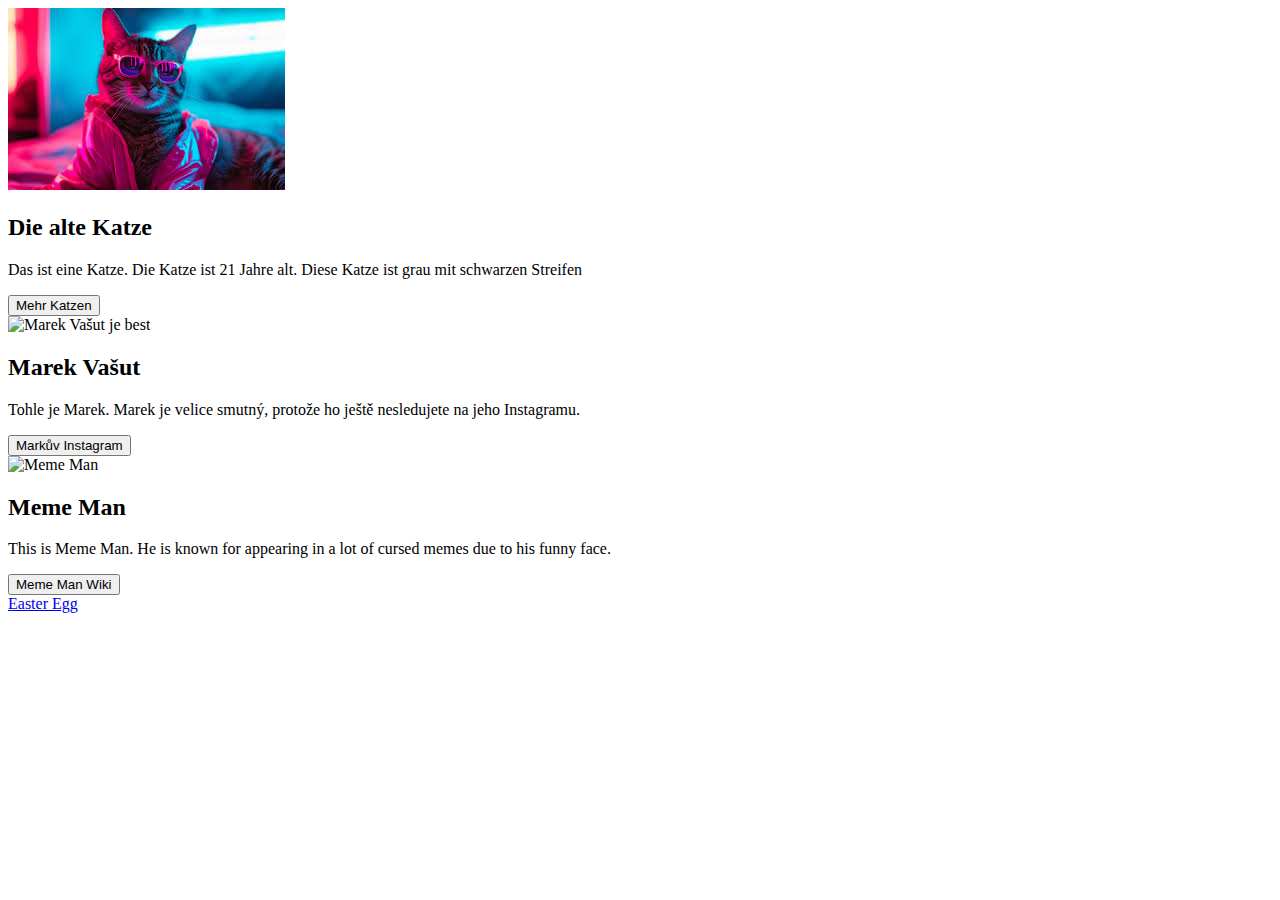
==== WEB-cards-231024/index.html @ 0a1effbb "Moved to folder" ====
<!DOCTYPE html>
<html lang="en">
<head>
    <meta charset="UTF-8">
    <meta name="viewport" content="width=device-width, initial-scale=1.0">
    <title>WEB-Testsite-memever_01</title>
    <link rel="stylesheet" href="style1.css">
</head>
<body>
    <div class="container">
        <div class="card">
            <img src="image1.jpeg" alt="Die Alt Katze">
            <h2>Die alte Katze</h2>
            <p>Das ist eine Katze. Die Katze ist 21 Jahre alt. Diese Katze ist grau mit schwarzen Streifen </p>
            <a href="https://thecatsite.com" target="_blank">
                <button>Mehr Katzen</button>
            </a>
        </div>
        <div class="card1">
            <img src="marecek.jpeg" alt="Marek Vašut je best">
            <h2>Marek Vašut</h2>
            <p>Tohle je Marek. Marek je velice smutný, protože ho ještě nesledujete na jeho Instagramu.</p>
            <a href="https://www.instagram.com/marek_vasut_real/" target="_blank">
                <button>Markův Instagram</button>
            </a>
        </div>
        <div class="card2">
            <img src="mememan.png" alt="Meme Man">
            <h2>Meme Man</h2>
            <p>This is Meme Man. He is known for appearing in a lot of cursed memes due to his funny face.</p>
            <a href="https://surrealmemes.fandom.com/wiki/Meme_Man" target="_blank">
                <button>Meme Man Wiki</button>
            </a>
        </div>
    </div>
    <a href="egg.png" class="easter-egg-btn" target="_blank">Easter Egg</a>
</body>
</html>
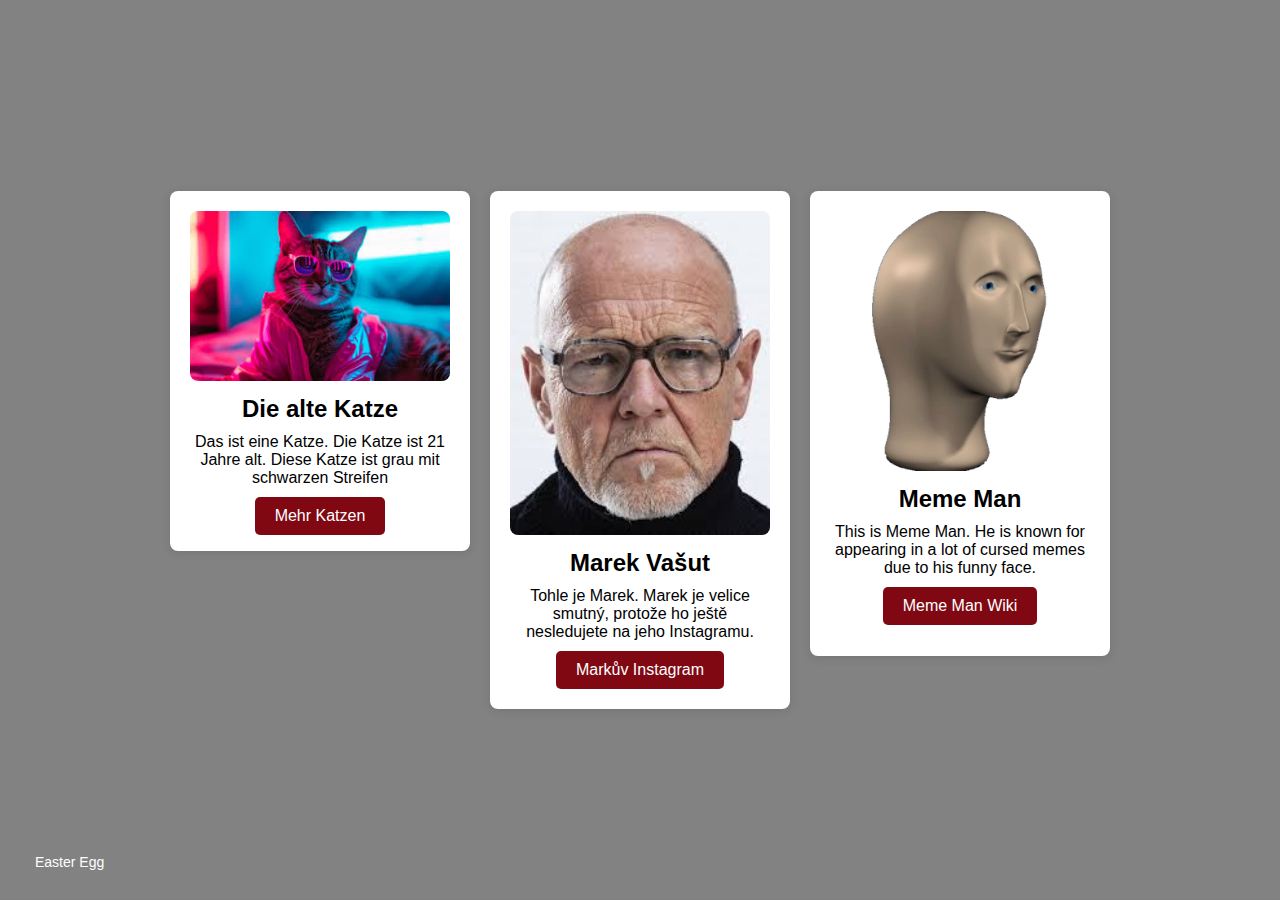
==== commit cecf4ec2: "Moved to folder" ====
--- a/WEB-cards-231024/index.html
+++ b/WEB-cards-231024/index.html
@@ -4,7 +4,7 @@
     <meta charset="UTF-8">
     <meta name="viewport" content="width=device-width, initial-scale=1.0">
     <title>WEB-Testsite-memever_01</title>
-    <link rel="stylesheet" href="style1.css">
+    <link rel="stylesheet" href="style.css">
 </head>
 <body>
     <div class="container">
--- a/WEB-cards-231024/style.css
+++ b/WEB-cards-231024/style.css
@@ -0,0 +1,168 @@
+* {
+    box-sizing: border-box;
+    margin: 0;
+    padding: 0;
+}
+
+body {
+    font-family: 'Arial', sans-serif;
+    background-color: #828282;
+    color: #fff;
+    height: 100vh;
+    display: flex;
+    justify-content: center;
+    align-items: center;
+    background-size: 100% 100%;
+}
+
+.container {
+    display: flex;
+    justify-content: center;
+    gap: 20px;
+    padding: 20px;
+}
+
+.card {
+    background-color: #fff;
+    color: #000;
+    border-radius: 8px;
+    padding: 20px;
+    text-align: center;
+    width: 300px;
+    height: 360px;
+    box-shadow: 0 2px 10px rgba(0, 0, 0, 0.1);
+}
+
+.card img {
+    width: 100%;
+    height: auto;
+    border-radius: 8px;
+}
+
+.card h2 {
+    font-size: 24px;
+    margin: 10px 0;
+}
+
+.card p {
+    font-size: 16px;
+    margin: 10px 0;
+}
+
+.card button {
+    background-color: #800813;
+    color: #fff;
+    border: none;
+    border-radius: 5px;
+    padding: 10px 20px;
+    cursor: pointer;
+    font-size: 16px;
+    transition: background-color 0.3s;
+}
+
+.card button:hover {
+    background-color: #800845;
+}
+
+.card1 {
+    background-color: #fff;
+    color: #000;
+    border-radius: 8px;
+    padding: 20px;
+    text-align: center;
+    width: 300px;
+    box-shadow: 0 2px 10px rgba(0, 0, 0, 0.1);
+    height: auto;
+}
+
+.card1 img {
+    width: 100%;
+    height: auto;
+    border-radius: 8px;
+}
+
+.card1 h2 {
+    font-size: 24px;
+    margin: 10px 0;
+}
+
+.card1 p {
+    font-size: 16px;
+    margin: 10px 0;
+}
+
+.card1 button {
+    background-color: #800813;
+    color: #fff;
+    border: none;
+    border-radius: 5px;
+    padding: 10px 20px;
+    cursor: pointer;
+    font-size: 16px;
+    transition: background-color 0.3s;
+}
+
+.card1 button:hover {
+    background-color: #800845;
+}
+
+
+.card2 {
+    background-color: #fff;
+    color: #000;
+    border-radius: 8px;
+    padding: 20px;
+    text-align: center;
+    width: 300px;
+    height: 465px;
+    box-shadow: 0 2px 10px rgba(0, 0, 0, 0.1);
+}
+
+.card2 img {
+    width: 100%;
+    height: auto;
+    border-radius: 8px;
+}
+
+.card2 h2 {
+    font-size: 24px;
+    margin: 10px 0;
+}
+
+.card2 p {
+    font-size: 16px;
+    margin: 10px 0;
+}
+
+.card2 button {
+    background-color: #800813;
+    color: #fff;
+    border: none;
+    border-radius: 5px;
+    padding: 10px 20px;
+    cursor: pointer;
+    font-size: 16px;
+    transition: background-color 0.3s;
+}
+
+.card2 button:hover {
+    background-color: #800845;
+}
+
+.easter-egg-btn {
+    position: fixed;
+    bottom: 20px;
+    left: 20px;
+    background-color: #828282;
+    color: #ffffff;
+    padding: 10px 15px;
+    border-radius: 5px;
+    font-size: 14px;
+    text-decoration: none;
+    cursor: pointer;
+    transition: background-color 0.3s;
+}
+
+.easter-egg-btn:hover {
+    background-color: #ababab;
+}
